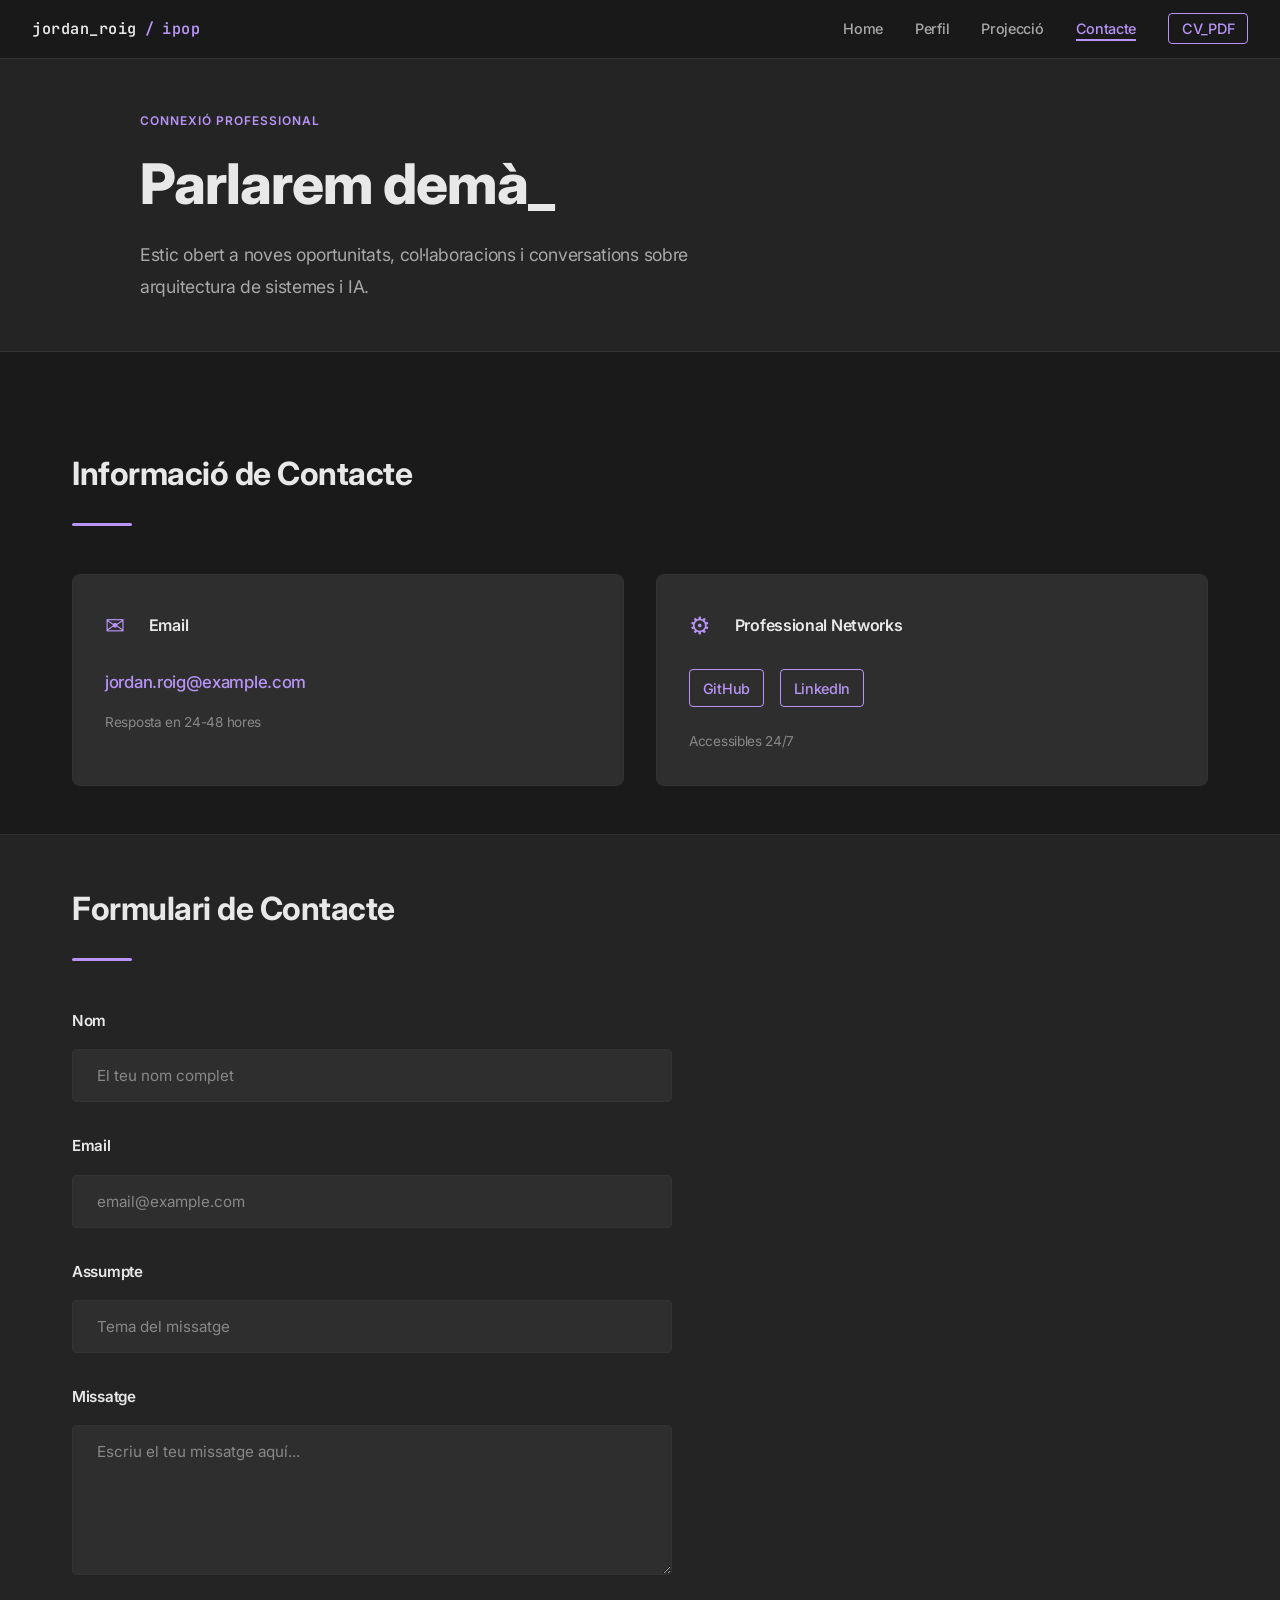
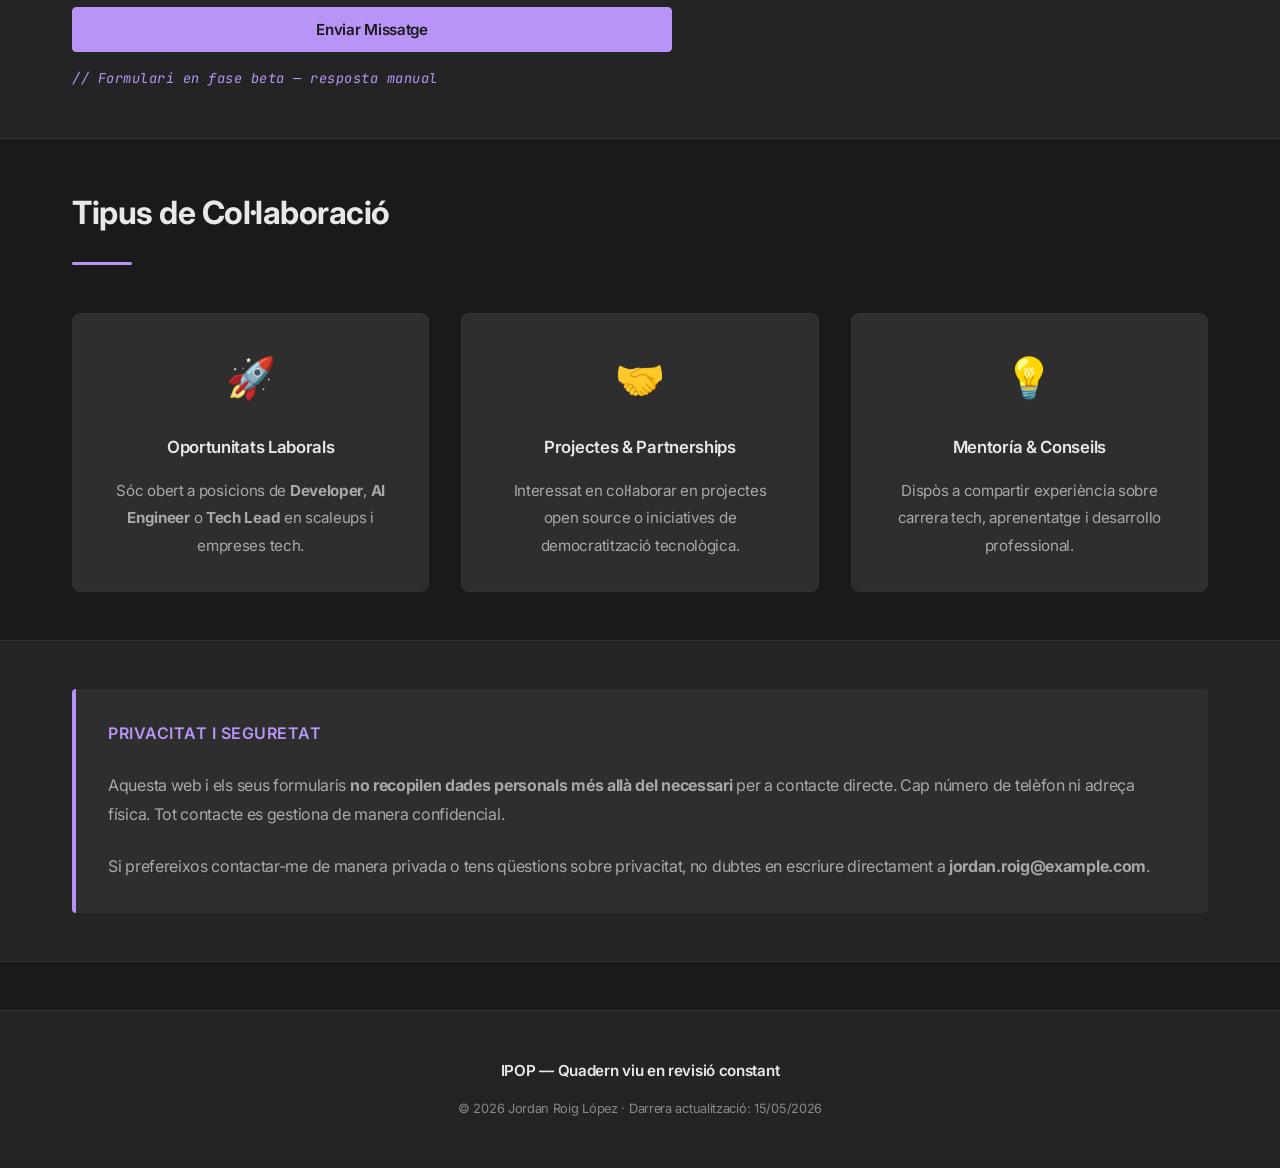
==== contacte.html @ f25d87a2 "Pàgina reorientada cap a estetica JetBrains, contingut gairebé complet, falta replantejar enfocament" ====
<!DOCTYPE html>
<html lang="ca">
  <head>
    <meta charset="UTF-8" />
    <meta name="viewport" content="width=device-width, initial-scale=1.0" />
    <title>Contacte — Jordan Roig López</title>
    <link rel="preconnect" href="https://fonts.googleapis.com" />
    <link rel="preconnect" href="https://fonts.gstatic.com" crossorigin />
    <link
      href="https://fonts.googleapis.com/css2?family=Inter:wght@400;500;600;700;800&family=JetBrains+Mono:wght@400;600&display=swap"
      rel="stylesheet"
    />
    <link rel="stylesheet" href="styles.css" />
  </head>
  <body>
    <!-- Navigation Bar -->
    <nav class="navbar">
      <div class="navbar-container">
        <div class="navbar-brand">
          <span class="brand-text">jordan_roig</span>
          <span class="brand-slash">/</span>
          <span class="brand-context">ipop</span>
        </div>
        <ul class="nav-menu">
          <li><a href="index.html" class="nav-link">Home</a></li>
          <li><a href="perfil.html" class="nav-link">Perfil</a></li>
          <li><a href="projeccio.html" class="nav-link">Projecció</a></li>
          <li><a href="contacte.html" class="nav-link active">Contacte</a></li>
          <li>
            <a href="./assets/cv.pdf" class="nav-link nav-cv" download>
              CV_PDF
            </a>
          </li>
        </ul>
      </div>
    </nav>

    <main class="main-content">
      <!-- Page Header -->
      <section class="hero">
        <div class="hero-container">
          <div class="hero-label">Connexió Professional</div>
          <h1 class="hero-title">Parlarem demà_</h1>
          <p class="hero-subtitle">
            Estic obert a noves oportunitats, col·laboracions i conversations sobre arquitectura de sistemes i IA.
          </p>
        </div>
      </section>

      <!-- Contact Info -->
      <section class="section">
        <div class="section-container">
          <div class="section-header">
            <h2 class="section-title">Informació de Contacte</h2>
            <div class="section-accent"></div>
          </div>

          <div class="grid-2">
            <div class="contact-method">
              <div class="contact-method-header">
                <span class="contact-icon">✉</span>
                <h3>Email</h3>
              </div>
              <p class="contact-value">
                <a href="mailto:jordan.roig@example.com" class="contact-link">
                  jordan.roig@example.com
                </a>
              </p>
              <p class="contact-note">Resposta en 24-48 hores</p>
            </div>

            <div class="contact-method">
              <div class="contact-method-header">
                <span class="contact-icon">⚙</span>
                <h3>Professional Networks</h3>
              </div>
              <div class="social-links">
                <a href="https://github.com/ROIGy" target="_blank" class="social-link">GitHub</a>
                <a href="https://linkedin.com/in/jordanroig" target="_blank" class="social-link">LinkedIn</a>
              </div>
              <p class="contact-note">Accessibles 24/7</p>
            </div>
          </div>
        </div>
      </section>

      <!-- Contact Form -->
      <section class="section section-alternate">
        <div class="section-container">
          <div class="section-header">
            <h2 class="section-title">Formulari de Contacte</h2>
            <div class="section-accent"></div>
          </div>

          <div class="form-wrapper">
            <form class="contact-form" id="contactForm">
              <div class="form-group">
                <label for="name" class="form-label">Nom</label>
                <input
                  type="text"
                  id="name"
                  name="name"
                  placeholder="El teu nom complet"
                  required
                  class="form-input"
                />
              </div>

              <div class="form-group">
                <label for="email" class="form-label">Email</label>
                <input
                  type="email"
                  id="email"
                  name="email"
                  placeholder="email@example.com"
                  required
                  class="form-input"
                />
              </div>

              <div class="form-group">
                <label for="subject" class="form-label">Assumpte</label>
                <input
                  type="text"
                  id="subject"
                  name="subject"
                  placeholder="Tema del missatge"
                  required
                  class="form-input"
                />
              </div>

              <div class="form-group">
                <label for="message" class="form-label">Missatge</label>
                <textarea
                  id="message"
                  name="message"
                  rows="6"
                  placeholder="Escriu el teu missatge aquí..."
                  required
                  class="form-input form-textarea"
                ></textarea>
              </div>

              <div class="form-actions">
                <button type="submit" class="btn btn-primary">Enviar Missatge</button>
                <p class="form-note">
                  <span class="monospace">// Formulari en fase beta — resposta manual</span>
                </p>
              </div>
            </form>
          </div>
        </div>
      </section>

      <!-- Collaboration Types -->
      <section class="section">
        <div class="section-container">
          <div class="section-header">
            <h2 class="section-title">Tipus de Col·laboració</h2>
            <div class="section-accent"></div>
          </div>

          <div class="grid-3">
            <div class="collab-card">
              <span class="collab-icon">🚀</span>
              <h3>Oportunitats Laborals</h3>
              <p>
                Sóc obert a posicions de <strong>Developer</strong>, <strong>AI Engineer</strong>
                o <strong>Tech Lead</strong> en scaleups i empreses tech.
              </p>
            </div>

            <div class="collab-card">
              <span class="collab-icon">🤝</span>
              <h3>Projectes & Partnerships</h3>
              <p>
                Interessat en col·laborar en projectes open source o iniciatives de democratització tecnològica.
              </p>
            </div>

            <div class="collab-card">
              <span class="collab-icon">💡</span>
              <h3>Mentoría & Conseils</h3>
              <p>
                Dispòs a compartir experiència sobre carrera tech, aprenentatge i desarrollo professional.
              </p>
            </div>
          </div>
        </div>
      </section>

      <!-- Privacy Notice -->
      <section class="section section-alternate">
        <div class="section-container">
          <div class="privacy-notice">
            <h3>Privacitat i Seguretat</h3>
            <p>
              Aquesta web i els seus formularis <strong>no recopilen dades personals més allà del necessari</strong> per a contacte directe.
              Cap número de telèfon ni adreça física. Tot contacte es gestiona de manera confidencial.
            </p>
            <p>
              Si prefereixos contactar-me de manera privada o tens qüestions sobre privacitat, no dubtes en escriure directament a
              <strong>jordan.roig@example.com</strong>.
            </p>
          </div>
        </div>
      </section>
    </main>

    <!-- Footer -->
    <footer class="footer">
      <div class="footer-container">
        <p class="footer-text">IPOP — Quadern viu en revisió constant</p>
        <p class="footer-meta">© 2026 Jordan Roig López · Darrera actualització: 15/05/2026</p>
      </div>
    </footer>

    <script src="script.js"></script>
  </body>
</html>
---- styles.css ----
/* ==========================================
   IPOP — Professional Portfolio
   Modern IDE / JetBrains Aesthetic
   ========================================== */

:root {
  /* Colors */
  --color-bg-primary: #1a1a1a;
  --color-bg-secondary: #242424;
  --color-bg-tertiary: #2e2e2e;
  --color-text-primary: #e8e8e8;
  --color-text-secondary: #a8a8a8;
  --color-text-tertiary: #888888;
  --color-accent-primary: #b794f6;
  --color-accent-secondary: #a78bfa;
  --color-accent-tertiary: #9370db;
  --color-border: #333333;

  /* Typography */
  --font-sans: 'Inter', -apple-system, BlinkMacSystemFont, 'Segoe UI', sans-serif;
  --font-mono: 'JetBrains Mono', 'Fira Code', monospace;

  /* Spacing */
  --spacing-xs: 0.5rem;
  --spacing-sm: 1rem;
  --spacing-md: 1.5rem;
  --spacing-lg: 2rem;
  --spacing-xl: 3rem;

  /* Border Radius */
  --radius-sm: 4px;
  --radius-md: 8px;

  /* Transitions */
  --transition-fast: 200ms ease-out;
  --transition-normal: 300ms ease-out;
}

/* ==========================================
   RESET & GLOBAL
   ========================================== */

*,
*::before,
*::after {
  margin: 0;
  padding: 0;
  box-sizing: border-box;
}

html {
  scroll-behavior: smooth;
}

body {
  font-family: var(--font-sans);
  background-color: var(--color-bg-primary);
  color: var(--color-text-primary);
  line-height: 1.6;
  letter-spacing: -0.3px;
}

/* Remove default link styling */
a {
  color: inherit;
  text-decoration: none;
}

/* ==========================================
   NAVBAR / NAVIGATION
   ========================================== */

.navbar {
  position: sticky;
  top: 0;
  z-index: 1000;
  background-color: rgba(26, 26, 26, 0.95);
  backdrop-filter: blur(10px);
  border-bottom: 1px solid var(--color-border);
  padding: var(--spacing-sm) 0;
}

.navbar-container {
  max-width: 1400px;
  margin: 0 auto;
  padding: 0 var(--spacing-lg);
  display: flex;
  justify-content: space-between;
  align-items: center;
}

.navbar-brand {
  display: flex;
  align-items: center;
  gap: var(--spacing-xs);
  font-size: 0.95rem;
  font-weight: 600;
  font-family: var(--font-mono);
  letter-spacing: 0.5px;
}

.brand-text {
  color: var(--color-text-primary);
}

.brand-slash {
  color: var(--color-accent-primary);
}

.brand-context {
  color: var(--color-accent-primary);
}

.nav-menu {
  display: flex;
  list-style: none;
  gap: var(--spacing-lg);
  align-items: center;
}

.nav-link {
  position: relative;
  font-size: 0.9rem;
  font-weight: 500;
  color: var(--color-text-secondary);
  transition: color var(--transition-fast);
  cursor: pointer;
}

.nav-link:hover,
.nav-link.active {
  color: var(--color-accent-primary);
}

.nav-link::after {
  content: '';
  position: absolute;
  bottom: -4px;
  left: 0;
  width: 0;
  height: 2px;
  background-color: var(--color-accent-primary);
  transition: width var(--transition-fast);
}

.nav-link:hover::after,
.nav-link.active::after {
  width: 100%;
}

.nav-cv {
  padding: 0.4rem 0.8rem;
  border: 1px solid var(--color-accent-primary);
  border-radius: var(--radius-sm);
  color: var(--color-accent-primary);
}

.nav-cv:hover {
  background-color: rgba(183, 148, 246, 0.1);
}

/* Responsive Navbar */
@media (max-width: 768px) {
  .navbar-container {
    gap: var(--spacing-md);
    padding: 0 var(--spacing-md);
  }

  .nav-menu {
    gap: var(--spacing-md);
  }

  .nav-link {
    font-size: 0.85rem;
  }
}

/* ==========================================
   HERO SECTION
   ========================================== */

.hero {
  background-color: var(--color-bg-secondary);
  border-bottom: 1px solid var(--color-border);
  padding: var(--spacing-xl) var(--spacing-lg);
  margin-bottom: var(--spacing-xl);
}

.hero-container {
  max-width: 1000px;
  margin: 0 auto;
}

.hero-label {
  display: inline-block;
  font-size: 0.75rem;
  font-weight: 600;
  letter-spacing: 1px;
  color: var(--color-accent-primary);
  text-transform: uppercase;
  margin-bottom: var(--spacing-md);
}

.hero-title {
  font-size: 3.5rem;
  font-weight: 800;
  line-height: 1.1;
  color: var(--color-text-primary);
  margin-bottom: var(--spacing-md);
  letter-spacing: -1px;
}

.hero-subtitle {
  font-size: 1.1rem;
  color: var(--color-text-secondary);
  line-height: 1.8;
  max-width: 600px;
}

/* Responsive Hero */
@media (max-width: 768px) {
  .hero {
    padding: var(--spacing-lg) var(--spacing-md);
    margin-bottom: var(--spacing-lg);
  }

  .hero-title {
    font-size: 2rem;
  }

  .hero-subtitle {
    font-size: 1rem;
  }
}

/* ==========================================
   MAIN CONTAINER
   ========================================== */

.main-content {
  flex: 1;
}

.section-container {
  max-width: 1200px;
  margin: 0 auto;
  padding: 0 var(--spacing-lg);
}

/* ==========================================
   SECTIONS
   ========================================== */

.section {
  padding: var(--spacing-xl) var(--spacing-lg);
  border-bottom: 1px solid var(--color-border);
}

.section-alternate {
  background-color: var(--color-bg-secondary);
}

.section-header {
  margin-bottom: var(--spacing-xl);
}

.section-title {
  font-size: 2rem;
  font-weight: 700;
  color: var(--color-text-primary);
  margin-bottom: var(--spacing-md);
  letter-spacing: -0.5px;
}

.section-accent {
  width: 60px;
  height: 3px;
  background-color: var(--color-accent-primary);
  border-radius: 2px;
}

/* ==========================================
   GRID LAYOUTS
   ========================================== */

.grid-2 {
  display: grid;
  grid-template-columns: repeat(auto-fit, minmax(300px, 1fr));
  gap: var(--spacing-lg);
  margin-top: var(--spacing-lg);
}

.grid-3 {
  display: grid;
  grid-template-columns: repeat(auto-fit, minmax(280px, 1fr));
  gap: var(--spacing-lg);
  margin-top: var(--spacing-lg);
}

/* ==========================================
   CARDS
   ========================================== */

.card {
  padding: var(--spacing-lg);
  background-color: var(--color-bg-tertiary);
  border: 1px solid var(--color-border);
  border-radius: var(--radius-md);
  transition: all var(--transition-normal);
}

.card:hover {
  border-color: var(--color-accent-secondary);
  background-color: rgba(167, 139, 250, 0.05);
}

.card-header {
  display: flex;
  align-items: flex-start;
  gap: var(--spacing-md);
  margin-bottom: var(--spacing-md);
}

.card-icon {
  font-size: 1.2rem;
  color: var(--color-accent-primary);
  flex-shrink: 0;
}

.card-header h3 {
  font-size: 1.1rem;
  font-weight: 600;
  color: var(--color-text-primary);
}

.card p {
  color: var(--color-text-secondary);
  line-height: 1.8;
}

/* ==========================================
   COMPETENCIES
   ========================================== */

.competencies {
  display: grid;
  grid-template-columns: repeat(auto-fit, minmax(250px, 1fr));
  gap: var(--spacing-xl);
  margin-top: var(--spacing-lg);
}

.competency-group {
  padding: var(--spacing-md);
  background-color: var(--color-bg-secondary);
  border-radius: var(--radius-md);
}

.competency-title {
  font-size: 0.95rem;
  font-weight: 600;
  color: var(--color-accent-primary);
  text-transform: uppercase;
  letter-spacing: 0.5px;
  margin-bottom: var(--spacing-md);
}

.competency-list {
  display: flex;
  flex-wrap: wrap;
  gap: var(--spacing-sm);
}

/* ==========================================
   BADGES & SKILLS
   ========================================== */

.badge,
.skill-badge,
.company-tag {
  display: inline-block;
  padding: 0.4rem 0.8rem;
  font-size: 0.8rem;
  font-weight: 600;
  background-color: rgba(167, 139, 250, 0.1);
  border: 1px solid var(--color-accent-secondary);
  color: var(--color-accent-primary);
  border-radius: var(--radius-sm);
  white-space: nowrap;
}

.skills-inline {
  display: flex;
  flex-wrap: wrap;
  gap: var(--spacing-sm);
  margin-top: var(--spacing-md);
}

/* ==========================================
   TIMELINE
   ========================================== */

.timeline {
  position: relative;
  margin-top: var(--spacing-lg);
}

.timeline-item {
  display: grid;
  grid-template-columns: 60px 1fr;
  gap: var(--spacing-lg);
  margin-bottom: var(--spacing-xl);
  padding-bottom: var(--spacing-xl);
  border-bottom: 1px solid var(--color-border);
}

.timeline-item:last-child {
  border-bottom: none;
  margin-bottom: 0;
  padding-bottom: 0;
}

.timeline-marker {
  display: flex;
  justify-content: center;
  align-items: flex-start;
  padding-top: var(--spacing-sm);
}

.timeline-icon {
  font-size: 1.5rem;
  color: var(--color-accent-primary);
}

.timeline-content {
  padding-top: var(--spacing-sm);
}

.timeline-header {
  margin-bottom: var(--spacing-md);
}

.timeline-header h3 {
  font-size: 1.1rem;
  font-weight: 600;
  color: var(--color-text-primary);
  margin-bottom: var(--spacing-xs);
}

.timeline-meta {
  display: block;
  font-size: 0.85rem;
  color: var(--color-accent-primary);
  font-weight: 500;
}

.timeline-content p {
  color: var(--color-text-secondary);
  line-height: 1.8;
  margin-bottom: var(--spacing-md);
}

/* Experience Highlights */
.experience-highlights {
  margin-top: var(--spacing-md);
  padding: var(--spacing-md);
  background-color: rgba(167, 139, 250, 0.05);
  border-left: 3px solid var(--color-accent-primary);
  border-radius: var(--radius-sm);
}

.experience-highlights h4 {
  font-size: 0.9rem;
  font-weight: 600;
  color: var(--color-accent-primary);
  margin-bottom: var(--spacing-sm);
}

.experience-highlights ul {
  list-style: none;
  padding: 0;
}

.experience-highlights li {
  font-size: 0.9rem;
  color: var(--color-text-secondary);
  line-height: 1.6;
  padding-left: 1.5rem;
  position: relative;
  margin-bottom: var(--spacing-xs);
}

.experience-highlights li::before {
  content: '▸';
  position: absolute;
  left: 0;
  color: var(--color-accent-secondary);
}

/* ==========================================
   TECHNOLOGY CARDS
   ========================================== */

.tech-category {
  padding: var(--spacing-lg);
  background-color: var(--color-bg-tertiary);
  border: 1px solid var(--color-border);
  border-radius: var(--radius-md);
}

.tech-category h3 {
  font-size: 1rem;
  font-weight: 600;
  color: var(--color-accent-primary);
  margin-bottom: var(--spacing-md);
  text-transform: uppercase;
  letter-spacing: 0.5px;
}

.tech-list {
  display: flex;
  flex-direction: column;
  gap: var(--spacing-sm);
}

.tech-item {
  display: flex;
  justify-content: space-between;
  align-items: center;
  padding: var(--spacing-sm);
  background-color: rgba(167, 139, 250, 0.05);
  border-radius: var(--radius-sm);
}

.tech-name {
  font-weight: 500;
  color: var(--color-text-primary);
}

.tech-level {
  font-size: 0.8rem;
  color: var(--color-accent-primary);
  font-weight: 600;
}

/* ==========================================
   ROADMAP
   ========================================== */

.roadmap {
  display: grid;
  grid-template-columns: repeat(auto-fit, minmax(280px, 1fr));
  gap: var(--spacing-lg);
  margin-top: var(--spacing-lg);
}

.roadmap-phase {
  padding: var(--spacing-lg);
  background-color: var(--color-bg-tertiary);
  border: 1px solid var(--color-border);
  border-radius: var(--radius-md);
}

.roadmap-phase-header {
  display: flex;
  justify-content: space-between;
  align-items: flex-start;
  margin-bottom: var(--spacing-md);
  padding-bottom: var(--spacing-md);
  border-bottom: 2px solid var(--color-accent-primary);
}

.roadmap-phase-header h3 {
  font-size: 1rem;
  font-weight: 600;
  color: var(--color-text-primary);
}

.roadmap-duration {
  font-size: 0.75rem;
  font-weight: 600;
  color: var(--color-accent-primary);
  text-transform: uppercase;
  letter-spacing: 0.5px;
}

.roadmap-list {
  list-style: none;
  padding: 0;
}

.roadmap-list li {
  font-size: 0.9rem;
  color: var(--color-text-secondary);
  line-height: 1.8;
  padding-left: 1.5rem;
  position: relative;
  margin-bottom: var(--spacing-sm);
}

.roadmap-list li::before {
  content: '▪';
  position: absolute;
  left: 0;
  color: var(--color-accent-secondary);
}

.roadmap-list strong {
  color: var(--color-text-primary);
}

/* ==========================================
   MILESTONE
   ========================================== */

.milestone {
  display: grid;
  grid-template-columns: 150px 1fr;
  gap: var(--spacing-lg);
  padding: var(--spacing-lg);
  background-color: var(--color-bg-tertiary);
  border: 1px solid var(--color-border);
  border-radius: var(--radius-md);
  margin-top: var(--spacing-lg);
}

.milestone-year {
  font-size: 1.2rem;
  font-weight: 700;
  color: var(--color-accent-primary);
  padding-top: var(--spacing-sm);
}

.milestone-content h3 {
  font-size: 1.2rem;
  font-weight: 600;
  color: var(--color-text-primary);
  margin-bottom: var(--spacing-sm);
}

.milestone-credential {
  font-size: 0.9rem;
  color: var(--color-accent-primary);
  font-weight: 500;
  margin-bottom: var(--spacing-md);
}

.milestone-content p {
  color: var(--color-text-secondary);
  line-height: 1.8;
  margin-bottom: var(--spacing-md);
}

@media (max-width: 768px) {
  .milestone {
    grid-template-columns: 1fr;
  }

  .milestone-year {
    padding-top: 0;
  }
}

/* ==========================================
   MARKET CARDS
   ========================================== */

.market-card {
  padding: var(--spacing-lg);
  background-color: var(--color-bg-tertiary);
  border: 1px solid var(--color-border);
  border-radius: var(--radius-md);
  transition: all var(--transition-normal);
}

.market-card:hover {
  border-color: var(--color-accent-secondary);
}

.market-header {
  display: flex;
  align-items: center;
  gap: var(--spacing-md);
  margin-bottom: var(--spacing-md);
}

.market-emoji {
  font-size: 2rem;
}

.market-header h3 {
  font-size: 1.1rem;
  font-weight: 600;
  color: var(--color-text-primary);
}

.market-card p {
  color: var(--color-text-secondary);
  line-height: 1.8;
  margin-bottom: var(--spacing-md);
}

.market-companies {
  display: flex;
  flex-wrap: wrap;
  gap: var(--spacing-xs);
}

/* ==========================================
   CERTIFICATION ITEMS
   ========================================== */

.cert-item {
  padding: var(--spacing-lg);
  background-color: var(--color-bg-tertiary);
  border: 1px solid var(--color-border);
  border-radius: var(--radius-md);
}

.cert-item h3 {
  font-size: 1.05rem;
  font-weight: 600;
  color: var(--color-accent-primary);
  margin-bottom: var(--spacing-md);
  text-transform: uppercase;
  letter-spacing: 0.5px;
}

.cert-list {
  list-style: none;
  padding: 0;
}

.cert-list li {
  font-size: 0.95rem;
  color: var(--color-text-secondary);
  line-height: 2;
  padding-left: 1.5rem;
  position: relative;
}

.cert-list li::before {
  content: '◆';
  position: absolute;
  left: 0;
  color: var(--color-accent-secondary);
}

/* ==========================================
   PROJECT CARDS
   ========================================== */

.project-card {
  padding: var(--spacing-lg);
  background-color: var(--color-bg-tertiary);
  border: 1px solid var(--color-border);
  border-radius: var(--radius-md);
  transition: all var(--transition-normal);
}

.project-card:hover {
  border-color: var(--color-accent-secondary);
}

.project-card h3 {
  font-size: 1.1rem;
  font-weight: 600;
  color: var(--color-text-primary);
  margin-bottom: var(--spacing-sm);
}

.project-tech {
  font-size: 0.8rem;
  font-family: var(--font-mono);
  color: var(--color-accent-primary);
  font-weight: 500;
  margin-bottom: var(--spacing-md);
  letter-spacing: 0.5px;
}

.project-card p {
  color: var(--color-text-secondary);
  line-height: 1.8;
}

/* ==========================================
   COLLABORATION CARDS
   ========================================== */

.collab-card {
  padding: var(--spacing-lg);
  background-color: var(--color-bg-tertiary);
  border: 1px solid var(--color-border);
  border-radius: var(--radius-md);
  text-align: center;
  transition: all var(--transition-normal);
}

.collab-card:hover {
  border-color: var(--color-accent-secondary);
}

.collab-icon {
  font-size: 2.5rem;
  margin-bottom: var(--spacing-md);
  display: block;
}

.collab-card h3 {
  font-size: 1.05rem;
  font-weight: 600;
  color: var(--color-text-primary);
  margin-bottom: var(--spacing-sm);
}

.collab-card p {
  color: var(--color-text-secondary);
  line-height: 1.8;
  font-size: 0.95rem;
}

/* ==========================================
   CONTACT SECTION
   ========================================== */

.contact-method {
  padding: var(--spacing-lg);
  background-color: var(--color-bg-tertiary);
  border: 1px solid var(--color-border);
  border-radius: var(--radius-md);
}

.contact-method-header {
  display: flex;
  align-items: center;
  gap: var(--spacing-md);
  margin-bottom: var(--spacing-md);
}

.contact-icon {
  font-size: 1.5rem;
  color: var(--color-accent-primary);
}

.contact-method-header h3 {
  font-size: 1rem;
  font-weight: 600;
  color: var(--color-text-primary);
}

.contact-value {
  font-size: 1.05rem;
  font-weight: 500;
  color: var(--color-text-primary);
  margin-bottom: var(--spacing-sm);
}

.contact-link {
  color: var(--color-accent-primary);
  transition: color var(--transition-fast);
  text-decoration: none;
}

.contact-link:hover {
  color: var(--color-accent-secondary);
  text-decoration: underline;
}

.contact-note {
  font-size: 0.85rem;
  color: var(--color-text-tertiary);
}

.social-links {
  display: flex;
  gap: var(--spacing-sm);
  margin-bottom: var(--spacing-md);
}

.social-link {
  display: inline-block;
  padding: 0.4rem 0.8rem;
  border: 1px solid var(--color-accent-primary);
  color: var(--color-accent-primary);
  border-radius: var(--radius-sm);
  font-size: 0.9rem;
  font-weight: 500;
  transition: all var(--transition-fast);
}

.social-link:hover {
  background-color: rgba(167, 139, 250, 0.1);
}

/* ==========================================
   CONTACT FORM
   ========================================== */

.form-wrapper {
  max-width: 600px;
  margin-top: var(--spacing-lg);
}

.contact-form {
  display: flex;
  flex-direction: column;
  gap: var(--spacing-lg);
}

.form-group {
  display: flex;
  flex-direction: column;
  gap: var(--spacing-sm);
}

.form-label {
  font-size: 0.95rem;
  font-weight: 600;
  color: var(--color-text-primary);
}

.form-input {
  padding: var(--spacing-sm) var(--spacing-md);
  font-family: var(--font-sans);
  font-size: 0.95rem;
  background-color: var(--color-bg-tertiary);
  border: 1px solid var(--color-border);
  color: var(--color-text-primary);
  border-radius: var(--radius-sm);
  transition: border-color var(--transition-fast);
}

.form-input::placeholder {
  color: var(--color-text-tertiary);
}

.form-input:focus {
  outline: none;
  border-color: var(--color-accent-primary);
  box-shadow: 0 0 0 3px rgba(167, 139, 250, 0.1);
}

.form-textarea {
  resize: vertical;
  min-height: 150px;
  font-family: var(--font-sans);
}

.form-actions {
  display: flex;
  flex-direction: column;
  gap: var(--spacing-sm);
}

.form-note {
  font-size: 0.8rem;
  color: var(--color-text-tertiary);
  font-style: italic;
}

/* ==========================================
   PRIVACY NOTICE
   ========================================== */

.privacy-notice {
  padding: var(--spacing-lg);
  background-color: var(--color-bg-tertiary);
  border-left: 4px solid var(--color-accent-primary);
  border-radius: var(--radius-sm);
}

.privacy-notice h3 {
  font-size: 1rem;
  font-weight: 600;
  color: var(--color-accent-primary);
  margin-bottom: var(--spacing-md);
  text-transform: uppercase;
  letter-spacing: 0.5px;
}

.privacy-notice p {
  color: var(--color-text-secondary);
  line-height: 1.8;
  margin-bottom: var(--spacing-md);
}

.privacy-notice p:last-child {
  margin-bottom: 0;
}

/* ==========================================
   CTA / CALL TO ACTION
   ========================================== */

.cta {
  text-align: center;
  padding: var(--spacing-lg);
  background-color: var(--color-bg-tertiary);
  border: 1px solid var(--color-border);
  border-radius: var(--radius-md);
}

.cta h2 {
  font-size: 1.8rem;
  font-weight: 700;
  color: var(--color-text-primary);
  margin-bottom: var(--spacing-md);
}

.cta p {
  font-size: 1.05rem;
  color: var(--color-text-secondary);
  margin-bottom: var(--spacing-lg);
  line-height: 1.8;
}

.cta-buttons {
  display: flex;
  gap: var(--spacing-md);
  justify-content: center;
  flex-wrap: wrap;
}

/* ==========================================
   BUTTONS
   ========================================== */

.btn {
  display: inline-block;
  padding: 0.75rem 1.5rem;
  font-size: 0.95rem;
  font-weight: 600;
  border-radius: var(--radius-sm);
  cursor: pointer;
  transition: all var(--transition-fast);
  text-align: center;
  border: none;
  text-decoration: none;
  font-family: var(--font-sans);
  letter-spacing: -0.3px;
}

.btn-primary {
  background-color: var(--color-accent-primary);
  color: var(--color-bg-primary);
  border: 1px solid var(--color-accent-primary);
}

.btn-primary:hover {
  background-color: var(--color-accent-secondary);
  border-color: var(--color-accent-secondary);
}

.btn-secondary {
  background-color: transparent;
  color: var(--color-accent-primary);
  border: 1px solid var(--color-accent-primary);
}

.btn-secondary:hover {
  background-color: rgba(167, 139, 250, 0.1);
  border-color: var(--color-accent-secondary);
  color: var(--color-accent-secondary);
}

/* ==========================================
   FOOTER
   ========================================== */

.footer {
  background-color: var(--color-bg-secondary);
  border-top: 1px solid var(--color-border);
  padding: var(--spacing-xl) var(--spacing-lg);
  margin-top: var(--spacing-xl);
}

.footer-container {
  max-width: 1200px;
  margin: 0 auto;
  text-align: center;
}

.footer-text {
  font-size: 0.95rem;
  font-weight: 600;
  color: var(--color-text-primary);
  margin-bottom: var(--spacing-sm);
}

.footer-meta {
  font-size: 0.8rem;
  color: var(--color-text-tertiary);
}

/* ==========================================
   UTILITIES
   ========================================== */

.monospace {
  font-family: var(--font-mono);
  font-size: 0.85rem;
  color: var(--color-accent-primary);
  letter-spacing: 0.5px;
}

/* ==========================================
   RESPONSIVE DESIGN
   ========================================== */

@media (max-width: 768px) {
  :root {
    --spacing-xl: 2rem;
    --spacing-lg: 1.5rem;
  }

  .section {
    padding: var(--spacing-lg) var(--spacing-md);
  }

  .hero-title {
    font-size: 2.2rem;
  }

  .section-title {
    font-size: 1.5rem;
  }

  .grid-2,
  .grid-3 {
    grid-template-columns: 1fr;
  }

  .timeline {
    position: relative;
  }

  .timeline-item {
    grid-template-columns: 50px 1fr;
    gap: var(--spacing-md);
  }

  .roadmap {
    grid-template-columns: 1fr;
  }

  .cta-buttons {
    flex-direction: column;
  }

  .btn {
    width: 100%;
  }
}

@media (max-width: 480px) {
  :root {
    --spacing-lg: 1rem;
    --spacing-md: 1rem;
  }

  .navbar {
    padding: var(--spacing-sm) 0;
  }

  .navbar-container {
    flex-direction: column;
    gap: var(--spacing-sm);
    padding: var(--spacing-sm);
  }

  .nav-menu {
    gap: var(--spacing-sm);
    justify-content: center;
    flex-wrap: wrap;
  }

  .nav-link {
    font-size: 0.8rem;
  }

  .hero {
    padding: var(--spacing-lg) var(--spacing-md);
  }

  .hero-title {
    font-size: 1.8rem;
  }

  .hero-subtitle {
    font-size: 0.95rem;
  }

  .section-title {
    font-size: 1.3rem;
  }

  .timeline-item {
    grid-template-columns: 40px 1fr;
    gap: var(--spacing-sm);
  }

  .timeline-icon {
    font-size: 1.2rem;
  }

  .card,
  .tech-category,
  .roadmap-phase,
  .milestone,
  .market-card,
  .project-card,
  .collab-card,
  .contact-method {
    padding: var(--spacing-md);
  }
}
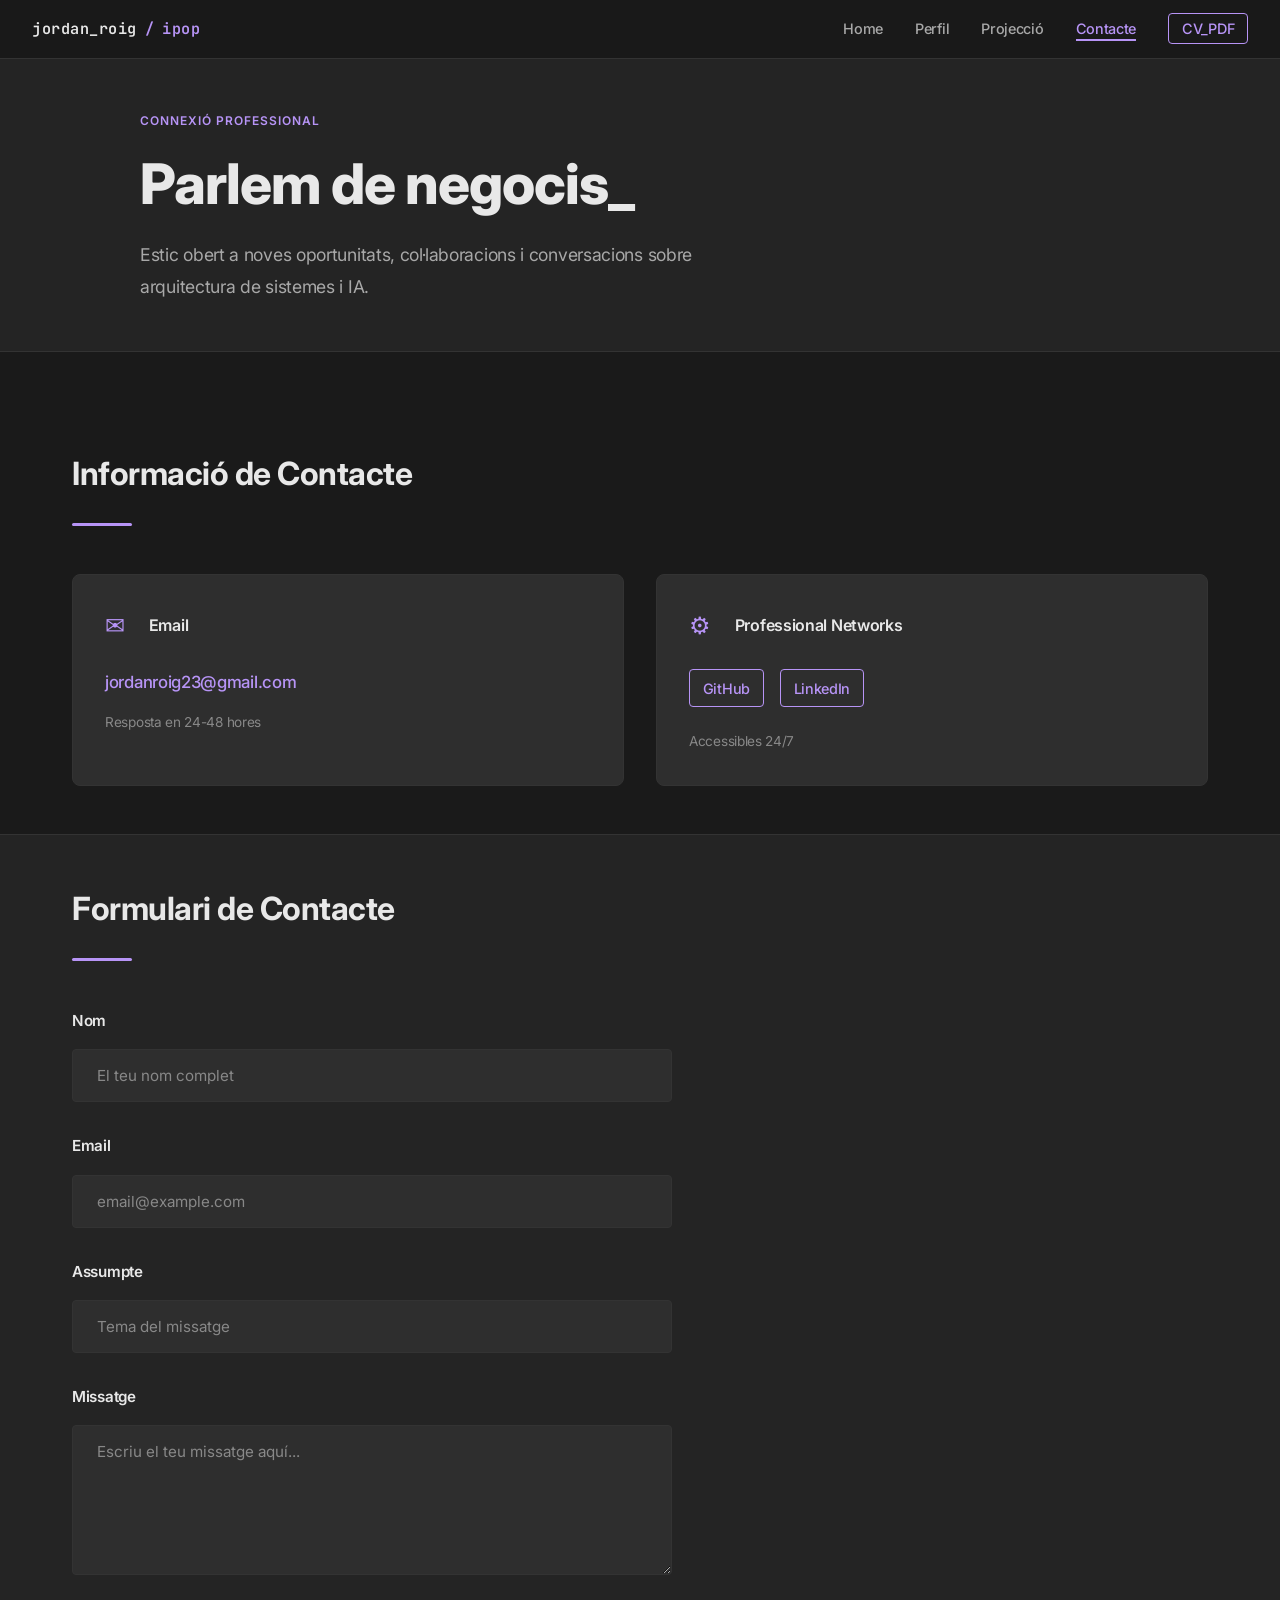
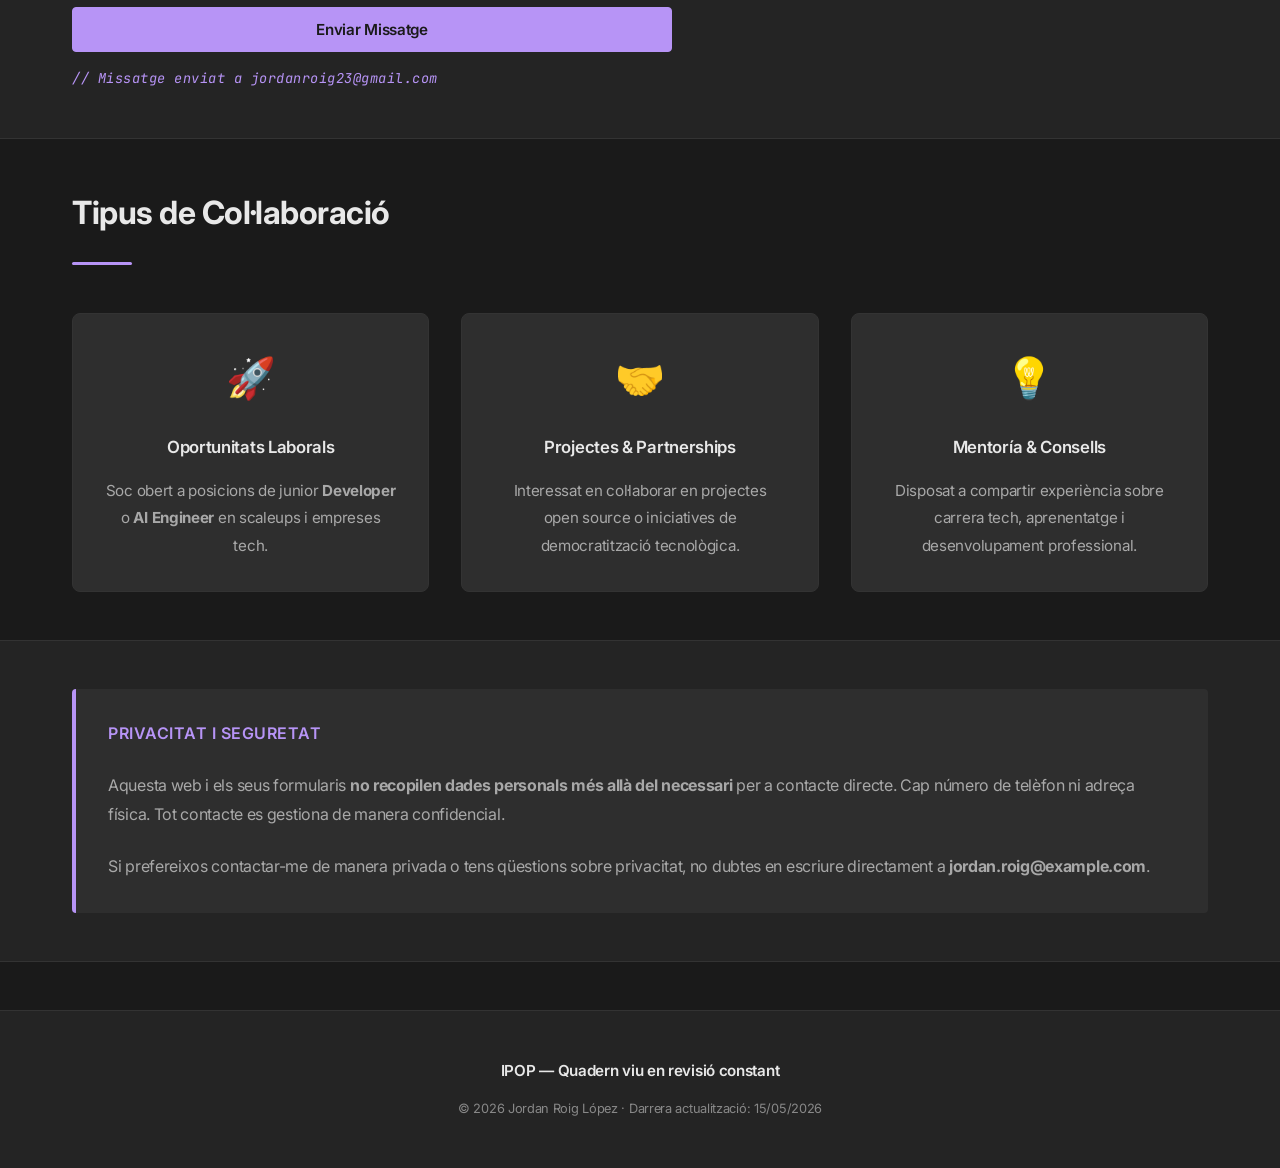
==== commit 01005a33: "Estructura i vista definitives - Estètica JetBrains, info ajustada i perfilada, descarrega PDF CV i " ====
--- a/contacte.html
+++ b/contacte.html
@@ -40,9 +40,9 @@
       <section class="hero">
         <div class="hero-container">
           <div class="hero-label">Connexió Professional</div>
-          <h1 class="hero-title">Parlarem demà_</h1>
+          <h1 class="hero-title">Parlem de negocis_</h1>
           <p class="hero-subtitle">
-            Estic obert a noves oportunitats, col·laboracions i conversations sobre arquitectura de sistemes i IA.
+            Estic obert a noves oportunitats, col·laboracions i conversacions sobre arquitectura de sistemes i IA.
           </p>
         </div>
       </section>
@@ -62,8 +62,8 @@
                 <h3>Email</h3>
               </div>
               <p class="contact-value">
-                <a href="mailto:jordan.roig@example.com" class="contact-link">
-                  jordan.roig@example.com
+                <a href="mailto:jordanroig23@gmail.com" class="contact-link">
+                  jordanroig23@gmail.com
                 </a>
               </p>
               <p class="contact-note">Resposta en 24-48 hores</p>
@@ -76,7 +76,7 @@
               </div>
               <div class="social-links">
                 <a href="https://github.com/ROIGy" target="_blank" class="social-link">GitHub</a>
-                <a href="https://linkedin.com/in/jordanroig" target="_blank" class="social-link">LinkedIn</a>
+                <a href="https://www.linkedin.com/in/jordan-roig-b881b63a8/?locale=en-US" target="_blank" class="social-link">LinkedIn</a>
               </div>
               <p class="contact-note">Accessibles 24/7</p>
             </div>
@@ -93,7 +93,7 @@
           </div>
 
           <div class="form-wrapper">
-            <form class="contact-form" id="contactForm">
+            <form class="contact-form" id="contactForm" action="https://formspree.io/f/xrejwarb" method="POST">
               <div class="form-group">
                 <label for="name" class="form-label">Nom</label>
                 <input
@@ -145,7 +145,7 @@
               <div class="form-actions">
                 <button type="submit" class="btn btn-primary">Enviar Missatge</button>
                 <p class="form-note">
-                  <span class="monospace">// Formulari en fase beta — resposta manual</span>
+                  <span class="monospace">// Missatge enviat a jordanroig23@gmail.com</span>
                 </p>
               </div>
             </form>
@@ -166,8 +166,8 @@
               <span class="collab-icon">🚀</span>
               <h3>Oportunitats Laborals</h3>
               <p>
-                Sóc obert a posicions de <strong>Developer</strong>, <strong>AI Engineer</strong>
-                o <strong>Tech Lead</strong> en scaleups i empreses tech.
+                Soc obert a posicions de junior <strong>Developer</strong> o <strong>AI Engineer</strong>
+                 en scaleups i empreses tech.
               </p>
             </div>
 
@@ -181,9 +181,9 @@
 
             <div class="collab-card">
               <span class="collab-icon">💡</span>
-              <h3>Mentoría & Conseils</h3>
+              <h3>Mentoría & Consells</h3>
               <p>
-                Dispòs a compartir experiència sobre carrera tech, aprenentatge i desarrollo professional.
+                Disposat a compartir experiència sobre carrera tech, aprenentatge i desenvolupament professional.
               </p>
             </div>
           </div>
